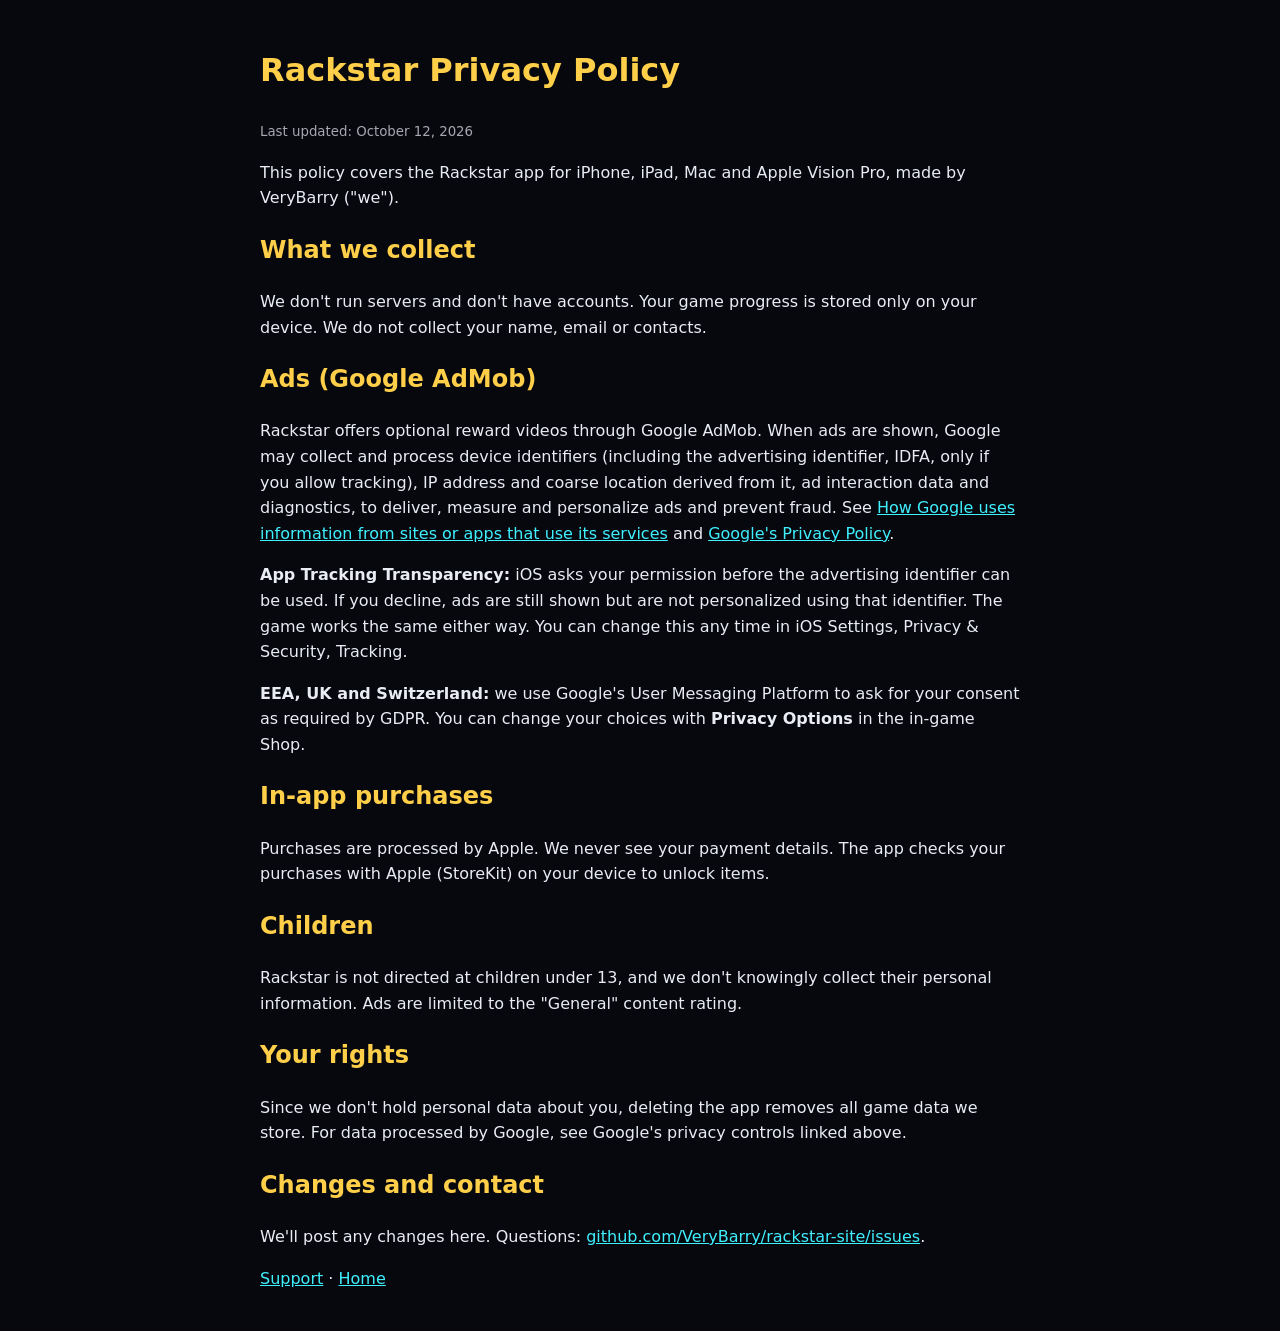
==== privacy.html @ ed1d930f "Rackstar site: privacy policy, support, app-ads.txt" ====
<!doctype html><html lang="en"><head><meta charset="utf-8"><meta name="viewport" content="width=device-width,initial-scale=1"><title>Rackstar Privacy Policy</title><link rel="stylesheet" href="style.css"></head><body>
<h1>Rackstar Privacy Policy</h1><small>Last updated: October 12, 2026</small>
<p>This policy covers the Rackstar app for iPhone, iPad, Mac and Apple Vision Pro, made by VeryBarry ("we").</p>
<h2>What we collect</h2>
<p>We don't run servers and don't have accounts. Your game progress is stored only on your device. We do not collect your name, email or contacts.</p>
<h2>Ads (Google AdMob)</h2>
<p>Rackstar offers optional reward videos through Google AdMob. When ads are shown, Google may collect and process device identifiers (including the advertising identifier, IDFA, only if you allow tracking), IP address and coarse location derived from it, ad interaction data and diagnostics, to deliver, measure and personalize ads and prevent fraud. See <a href="https://policies.google.com/technologies/partner-sites">How Google uses information from sites or apps that use its services</a> and <a href="https://policies.google.com/privacy">Google's Privacy Policy</a>.</p>
<p><b>App Tracking Transparency:</b> iOS asks your permission before the advertising identifier can be used. If you decline, ads are still shown but are not personalized using that identifier. The game works the same either way. You can change this any time in iOS Settings, Privacy &amp; Security, Tracking.</p>
<p><b>EEA, UK and Switzerland:</b> we use Google's User Messaging Platform to ask for your consent as required by GDPR. You can change your choices with <b>Privacy Options</b> in the in-game Shop.</p>
<h2>In-app purchases</h2>
<p>Purchases are processed by Apple. We never see your payment details. The app checks your purchases with Apple (StoreKit) on your device to unlock items.</p>
<h2>Children</h2>
<p>Rackstar is not directed at children under 13, and we don't knowingly collect their personal information. Ads are limited to the "General" content rating.</p>
<h2>Your rights</h2>
<p>Since we don't hold personal data about you, deleting the app removes all game data we store. For data processed by Google, see Google's privacy controls linked above.</p>
<h2>Changes and contact</h2>
<p>We'll post any changes here. Questions: <a href="https://github.com/VeryBarry/rackstar-site/issues">github.com/VeryBarry/rackstar-site/issues</a>.</p>
<p><a href="support.html">Support</a> · <a href="index.html">Home</a></p></body></html>
---- style.css ----
body{font:16px/1.6 system-ui,-apple-system,sans-serif;max-width:760px;margin:0 auto;padding:24px;background:#07080d;color:#e9ecf3}a{color:#3ff0ff}h1,h2{color:#ffcf4a}small{opacity:.7}
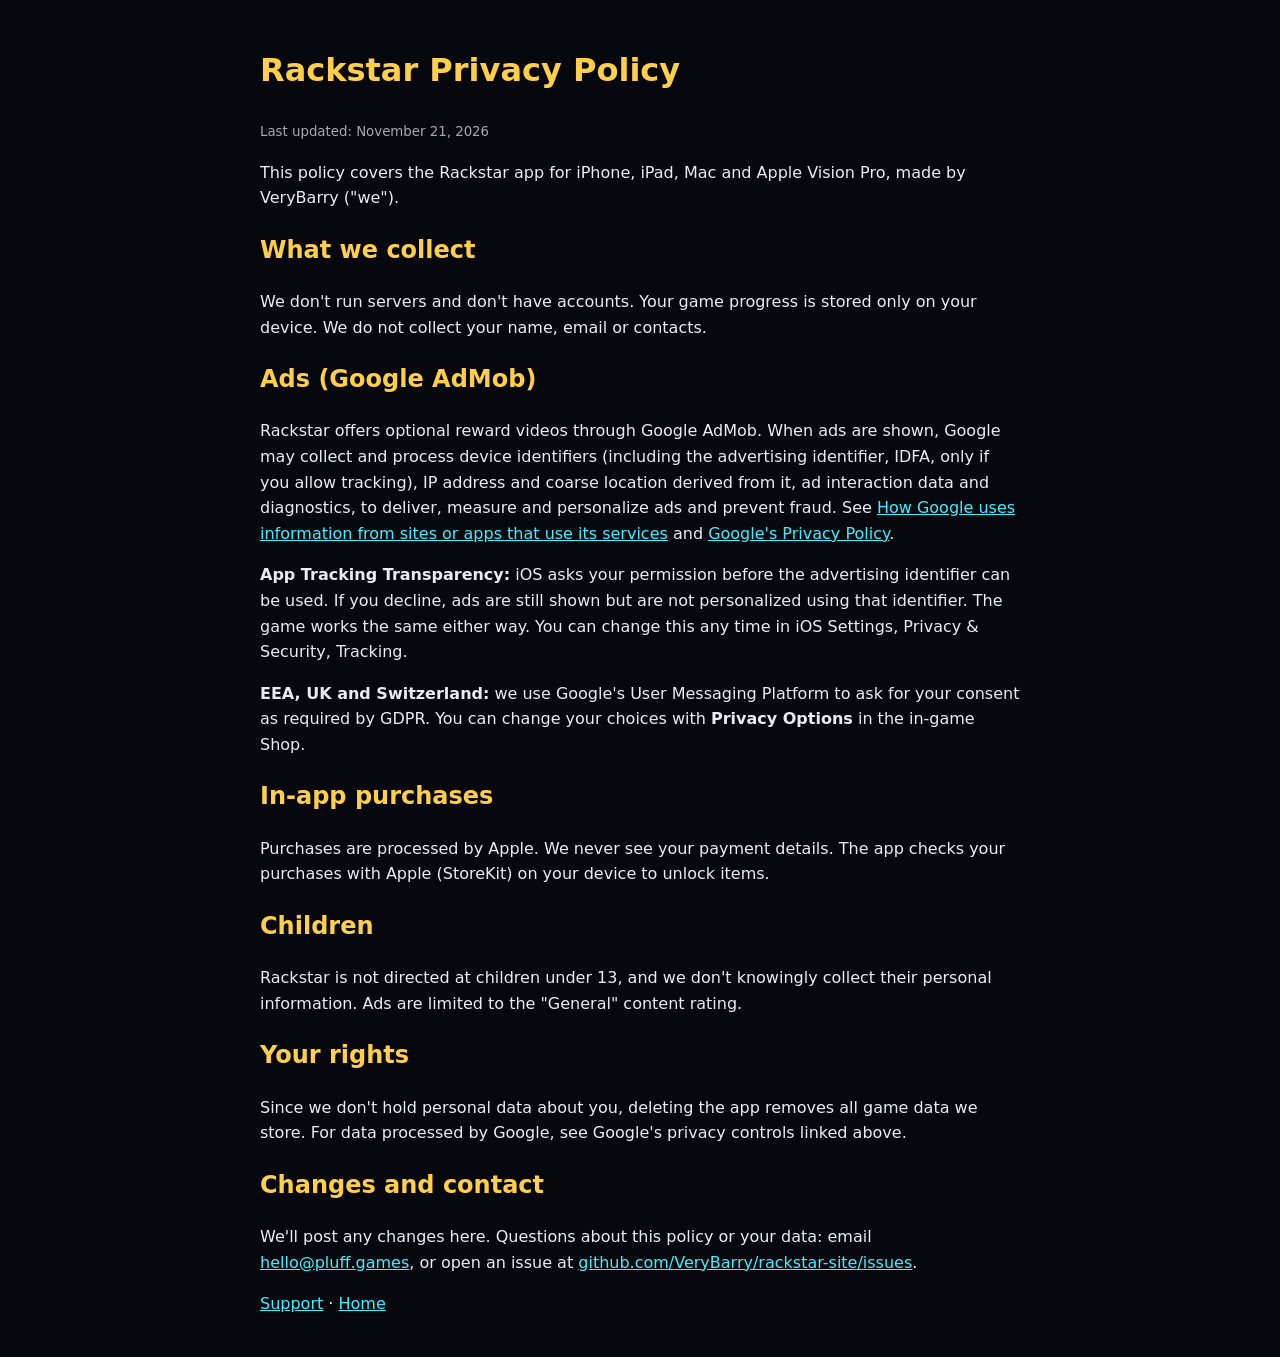
==== commit d7fb8cfd: "Add hello@pluff.games as the support and privacy contact Support and privacy questions could only go" ====
--- a/privacy.html
+++ b/privacy.html
@@ -1,5 +1,5 @@
 <!doctype html><html lang="en"><head><meta charset="utf-8"><meta name="viewport" content="width=device-width,initial-scale=1"><title>Rackstar Privacy Policy</title><link rel="stylesheet" href="style.css"></head><body>
-<h1>Rackstar Privacy Policy</h1><small>Last updated: October 12, 2026</small>
+<h1>Rackstar Privacy Policy</h1><small>Last updated: November 21, 2026</small>
 <p>This policy covers the Rackstar app for iPhone, iPad, Mac and Apple Vision Pro, made by VeryBarry ("we").</p>
 <h2>What we collect</h2>
 <p>We don't run servers and don't have accounts. Your game progress is stored only on your device. We do not collect your name, email or contacts.</p>
@@ -14,5 +14,5 @@
 <h2>Your rights</h2>
 <p>Since we don't hold personal data about you, deleting the app removes all game data we store. For data processed by Google, see Google's privacy controls linked above.</p>
 <h2>Changes and contact</h2>
-<p>We'll post any changes here. Questions: <a href="https://github.com/VeryBarry/rackstar-site/issues">github.com/VeryBarry/rackstar-site/issues</a>.</p>
+<p>We'll post any changes here. Questions about this policy or your data: email <a href="mailto:hello@pluff.games">hello@pluff.games</a>, or open an issue at <a href="https://github.com/VeryBarry/rackstar-site/issues">github.com/VeryBarry/rackstar-site/issues</a>.</p>
 <p><a href="support.html">Support</a> · <a href="index.html">Home</a></p></body></html>
